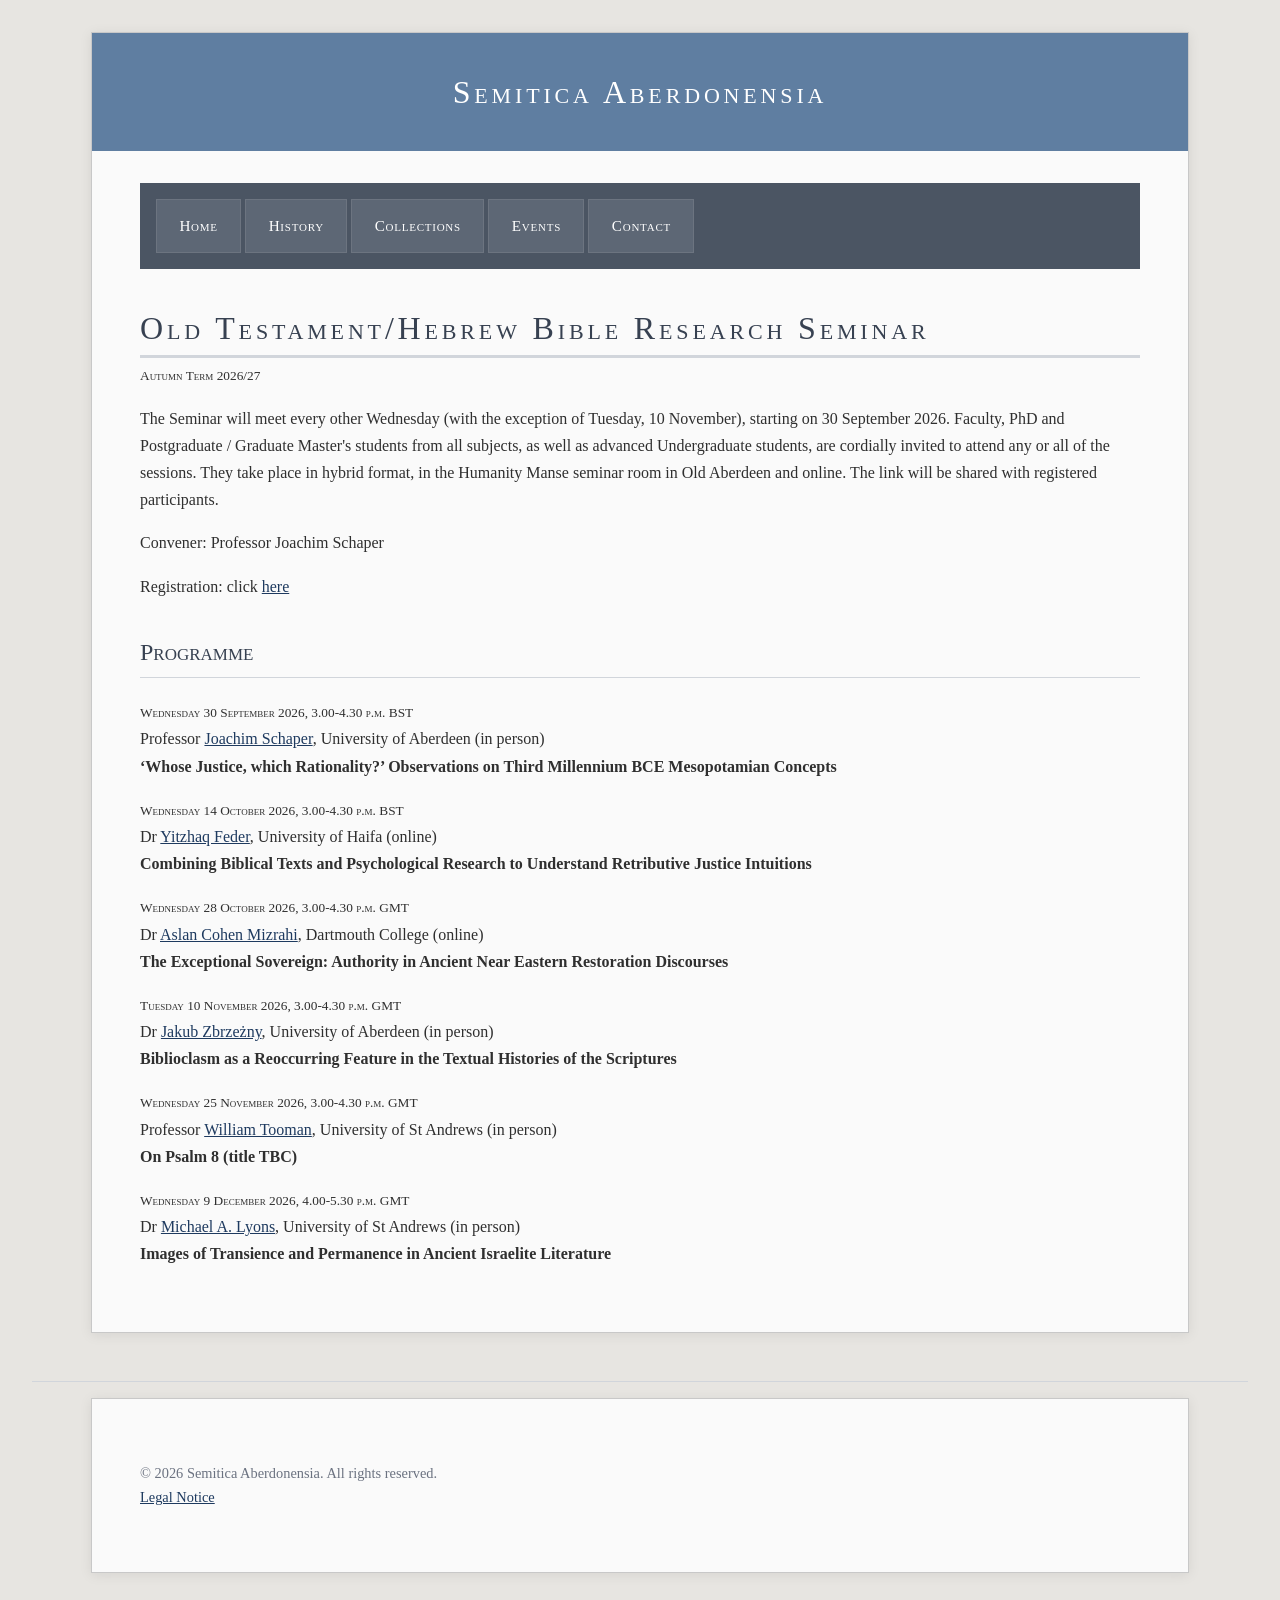
==== events.html @ 35eb3373 "Update events.html" ====
<!DOCTYPE html>
<html>
<head>
<meta charset="UTF-8">
<title>Semitica Aberdonensia</title>
<link rel="stylesheet" href="style.css">
<meta name="viewport" content="width=device-width, initial-scale=1">
</head>
<body>
    <div class="container">
    <header>Semitica Aberdonensia</header>
<nav>
    <ul>
        <li><a href="index.html">Home</a></li>
        <li><a href="history.html">History</a></li>
        <li><a href="collections.html">Collections</a></li>
        <li><a href="events.html">Events</a></li>
        <li><a href="contact.html">Contact</a></li>
    </ul>
</nav>

<h1>Old Testament/Hebrew Bible Research Seminar</h1> 
<small><span class="smallcaps">Autumn Term 2026/27</span></small>


<p>The Seminar will meet every other Wednesday (with the exception of Tuesday, 10 November), starting on 30 September 2026. 

Faculty, PhD and Postgraduate / Graduate Master's students from all subjects, as well as advanced Undergraduate students, are cordially invited to attend any or all of the sessions. 

They take place in hybrid format, in the Humanity Manse seminar room in Old Aberdeen and online. The link will be shared with registered participants.</p> 

<p>Convener: Professor Joachim Schaper</p>

<p>Registration: click <a href="https://forms.cloud.microsoft/e/VFP0SmjQzY" target="_blank">here</a></p>

<h2>Programme</h2>
<p><small><span style="font-variant: small-caps;">Wednesday 30 September 2026, 3.00-4.30 p.m. BST</span></small><br>
Professor <a href="https://www.abdn.ac.uk/people/j.schaper" target="_blank">Joachim Schaper</a>, University of Aberdeen (in person)<br>
<strong>‘Whose Justice, which Rationality?’ Observations on Third Millennium BCE Mesopotamian Concepts</strong></p>

<p><small><span style="font-variant: small-caps;">Wednesday 14 October 2026, 3.00-4.30 p.m. BST</span></small><br>
Dr <a href="https://cris.haifa.ac.il/en/persons/yitzhaq-feder/" target="_blank">Yitzhaq Feder</a>, University of Haifa (online)<br>
<strong>Combining Biblical Texts and Psychological Research to Understand Retributive Justice Intuitions</strong></p>

<p><small><span style="font-variant: small-caps;">Wednesday 28 October 2026, 3.00-4.30 p.m. GMT</span></small><br>
Dr <a href="https://faculty-directory.dartmouth.edu/aslan-cohen-mizrahi" target="_blank">Aslan Cohen Mizrahi</a>, Dartmouth College (online)<br>
<strong>The Exceptional Sovereign: Authority in Ancient Near Eastern Restoration Discourses</strong></p>

<p><small><span style="font-variant: small-caps;">Tuesday 10 November 2026, 3.00-4.30 p.m. GMT</span></small><br>
Dr <a href="https://www.abdn.ac.uk/dhpa/people/profiles/jakub.zbrzezny" target="_blank">Jakub Zbrzeżny</a>, University of Aberdeen (in person)<br>
<strong>Biblioclasm as a Reoccurring Feature in the Textual Histories of the Scriptures</strong></p>

<p><small><span style="font-variant: small-caps;">Wednesday 25 November 2026, 3.00-4.30 p.m. GMT</span></small><br>
Professor <a href="https://www.st-andrews.ac.uk/divinity/people/wt21/" target="_blank">William Tooman</a>, University of St Andrews (in person)<br>
<strong>On Psalm 8 (title TBC)</strong></p>

<p><small><span style="font-variant: small-caps;">Wednesday 9 December 2026, 4.00-5.30 p.m. GMT</span></small><br>
Dr <a href="https://www.st-andrews.ac.uk/divinity/people/mal26/" target="_blank">Michael A. Lyons</a>, University of St Andrews (in person)<br>
<strong>Images of Transience and Permanence in Ancient Israelite Literature</strong></p>


      
    </div>
</body>

<footer>
    <div class="container">
     <p>© 2026 Semitica Aberdonensia. All rights reserved.<br>
            <a href="https://semitica-aberdonensia.github.io/legal.html">Legal Notice</a>
            </p>
    </div>
</footer>
    
</html>
---- style.css ----
/* Aberdeen granite palette */

body {
    font-family: Georgia, "Times New Roman", serif;
    background-color: #e7e5e1;   /* light granite */
    color: #2f2f2f;
    line-height: 1.7;

    margin: 0;
    padding: 2rem;
}

.container {
    max-width: 1000px;
    margin: 0 auto;
    background: #fafafa;         /* polished granite */
    padding: 3rem;

    box-shadow: 0 2px 12px rgba(0,0,0,0.08);
    border: 1px solid #c8c8c8;
}

header {
background: #5f7ea1;
color: white;
padding: 2rem;
margin: -3rem -3rem 2rem -3rem;
text-align: center;
font-variant: small-caps;
letter-spacing: 0.12em;
font-size: 2rem;
}

h1 {
    color: #374151;              /* dark granite */
    font-variant: small-caps;
    letter-spacing: 0.12em;
    margin-bottom: 0.2rem;
    font-weight: normal;
    border-bottom: 3px solid #d1d5db;
}

h2 {
    color: #374151;              /* granite grey */
    font-variant: small-caps;
    border-bottom: 1px solid #d1d5db;
    padding-bottom: 0.3rem;
    margin-top: 2rem;
    font-weight: normal;
}

/* Navigation */

nav {
    background: #4b5563;
    margin-bottom: 2rem;
    padding: 1rem;
}

nav ul {
    list-style: none;
    margin: 0;
    padding: 0;

    display: flex;
    flex-wrap: wrap;
    justify-content: flex-start;
    gap: 0.25rem;
}

nav li {
    margin: 0;
}

nav a {
    display: block;

    background: #5d6775;      /* lighter granite */
    color: #ffffff;

    text-decoration: none;
    padding: 0.8rem 1.4rem;

    font-size: 0.95rem;
    font-variant: small-caps;
    letter-spacing: 0.05em;

    border: 1px solid #6c7480;
}

nav a:hover {
    background: #687382;
     color: #ffffff;
}


/* Links */

a {
    color: #1e3a5f;
}

a:hover {
    color: #365a85;
}

.smallcaps {
    font-variant: small-caps;
}

/* Footer */

footer {
    margin-top: 3rem;
    border-top: 1px solid #d1d5db;
    padding-top: 1rem;
    font-size: 0.9rem;
    color: #6b7280;
}

/* Smartphones */

@media (max-width: 768px) {

    body {
        padding: 0.5rem;
    }

    .container {
        padding: 1rem;
    }

    header {
        margin: -1rem -1rem 1rem -1rem;
        padding: 1.25rem;
        font-size: 1.4rem;
    }

    h1 {
        font-size: 2rem;
        letter-spacing: 0.06em;
    }

    nav ul {
        display: flex;
        flex-wrap: wrap;
        justify-content: center;
    }

    nav a {
        padding: 0.7rem 0.9rem;
        font-size: 0.85rem;
    }
}
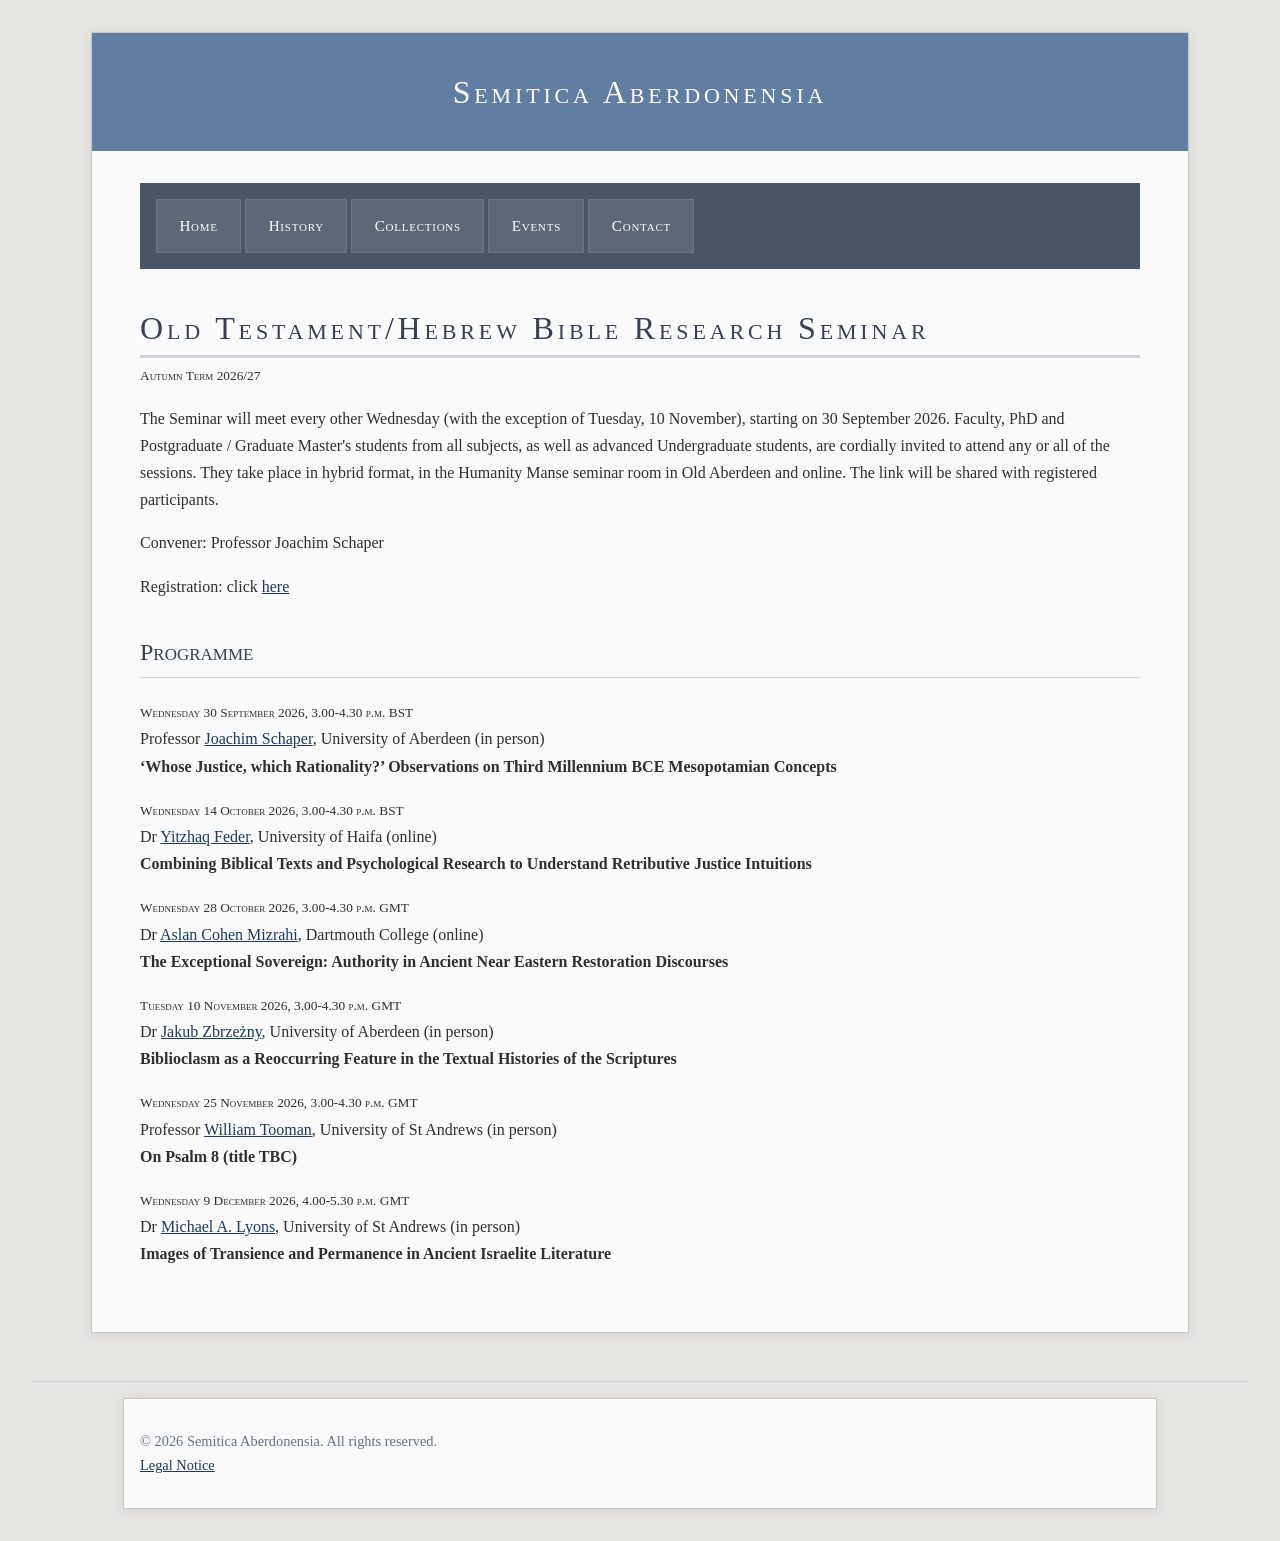
==== commit 1ac16c56: "Update events.html" ====
--- a/events.html
+++ b/events.html
@@ -64,7 +64,7 @@
 </body>
 
 <footer>
-    <div class="container">
+    <div class="containerF">
      <p>© 2026 Semitica Aberdonensia. All rights reserved.<br>
             <a href="https://semitica-aberdonensia.github.io/legal.html">Legal Notice</a>
             </p>
--- a/style.css
+++ b/style.css
@@ -15,6 +15,16 @@
     margin: 0 auto;
     background: #fafafa;         /* polished granite */
     padding: 3rem;
+
+    box-shadow: 0 2px 12px rgba(0,0,0,0.08);
+    border: 1px solid #c8c8c8;
+}
+
+.containerF {
+    max-width: 1000px;
+    margin: 0 auto;
+    background: #fafafa;         /* polished granite */
+    padding: 1rem;
 
     box-shadow: 0 2px 12px rgba(0,0,0,0.08);
     border: 1px solid #c8c8c8;
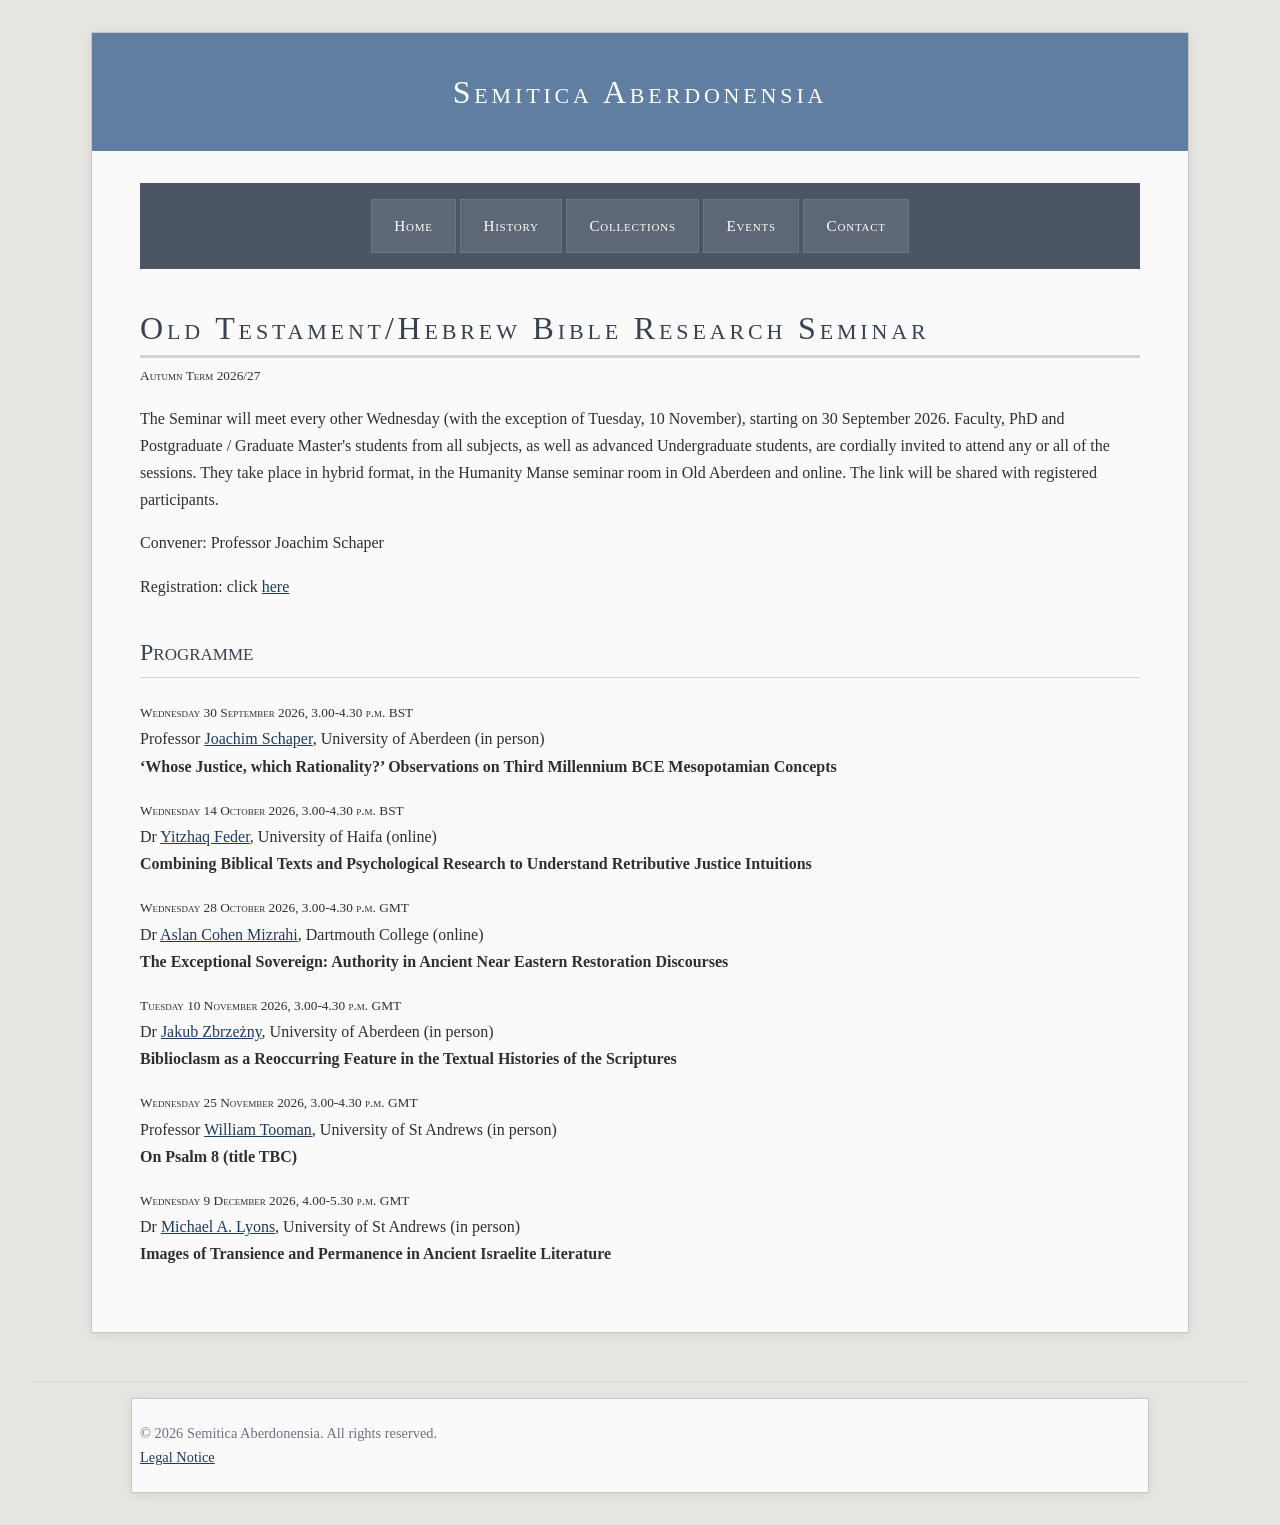
==== commit 61377fa0: "Update events.html" ====
--- a/events.html
+++ b/events.html
@@ -61,7 +61,6 @@
 
       
     </div>
-</body>
 
 <footer>
     <div class="containerF">
@@ -70,5 +69,5 @@
             </p>
     </div>
 </footer>
-    
+    </body>
 </html>
--- a/style.css
+++ b/style.css
@@ -24,7 +24,7 @@
     max-width: 1000px;
     margin: 0 auto;
     background: #fafafa;         /* polished granite */
-    padding: 1rem;
+    padding: 0.5rem;
 
     box-shadow: 0 2px 12px rgba(0,0,0,0.08);
     border: 1px solid #c8c8c8;
@@ -74,7 +74,7 @@
 
     display: flex;
     flex-wrap: wrap;
-    justify-content: flex-start;
+    justify-content: center;
     gap: 0.25rem;
 }
 
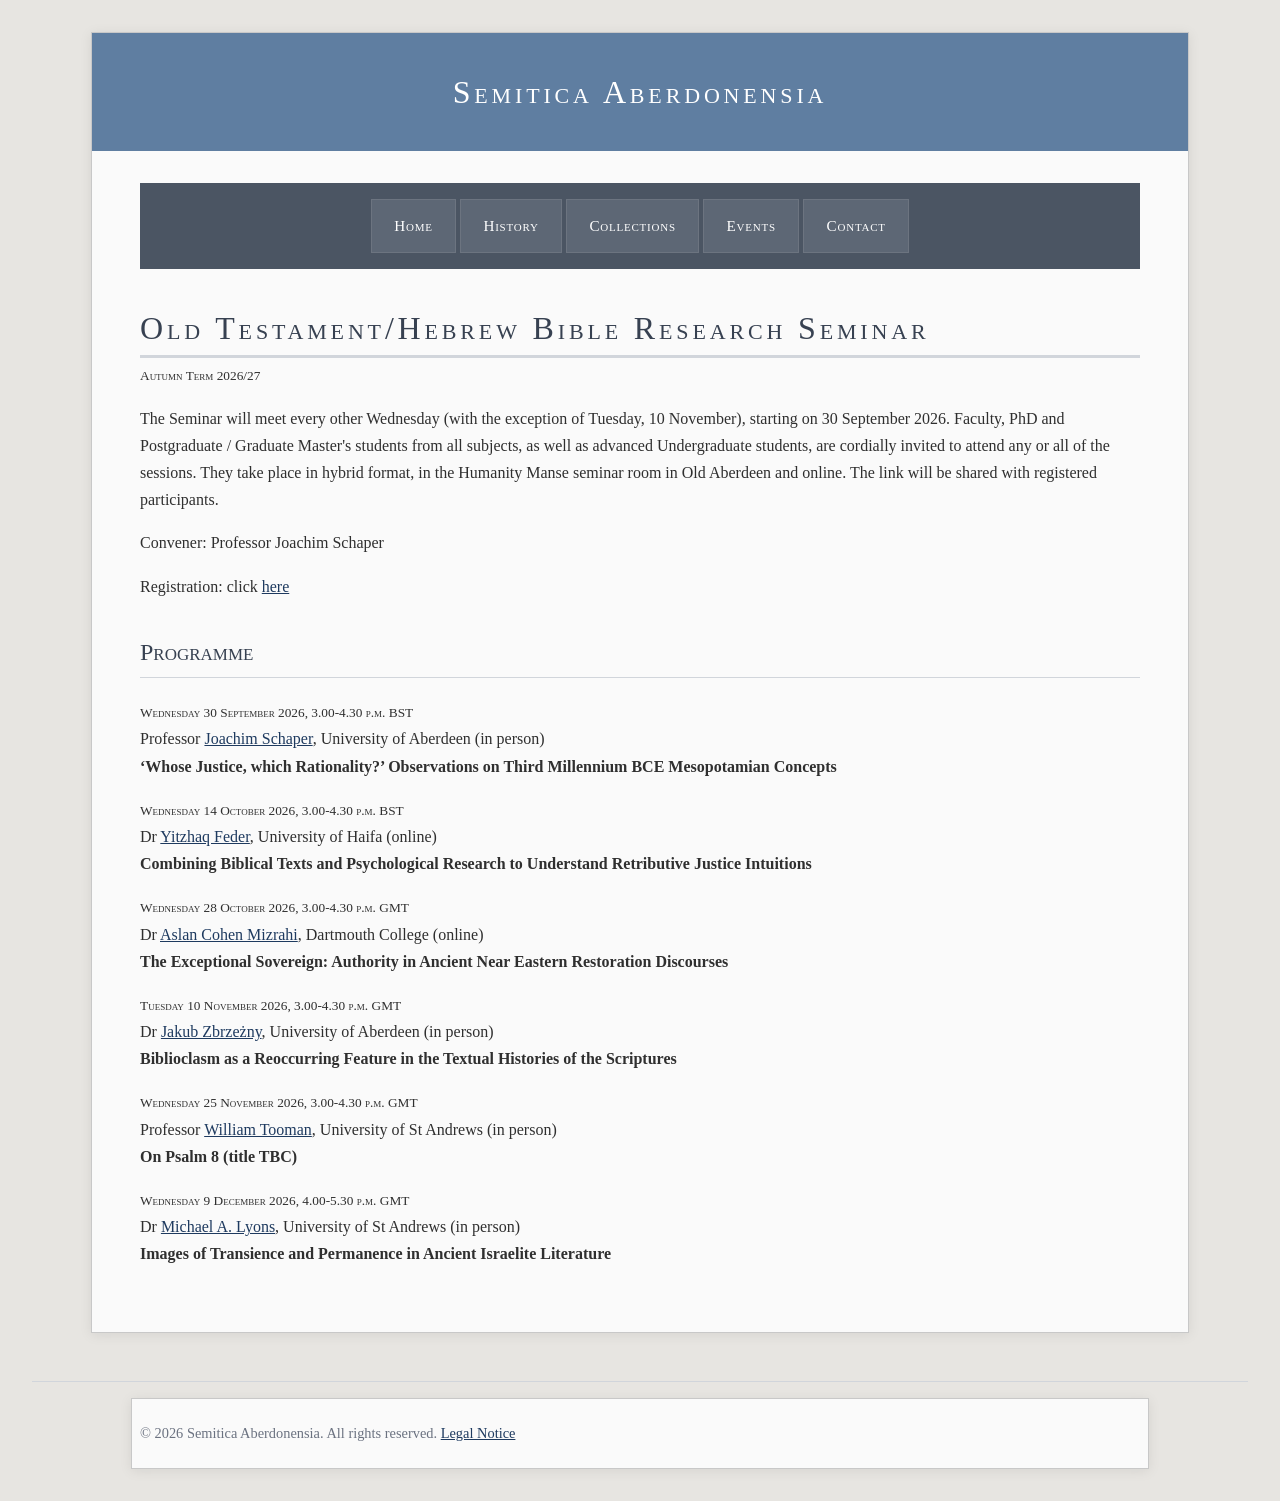
==== commit e4ab8573: "Update events.html" ====
--- a/events.html
+++ b/events.html
@@ -64,7 +64,7 @@
 
 <footer>
     <div class="containerF">
-     <p>© 2026 Semitica Aberdonensia. All rights reserved.<br>
+     <p>© 2026 Semitica Aberdonensia. All rights reserved.
             <a href="https://semitica-aberdonensia.github.io/legal.html">Legal Notice</a>
             </p>
     </div>
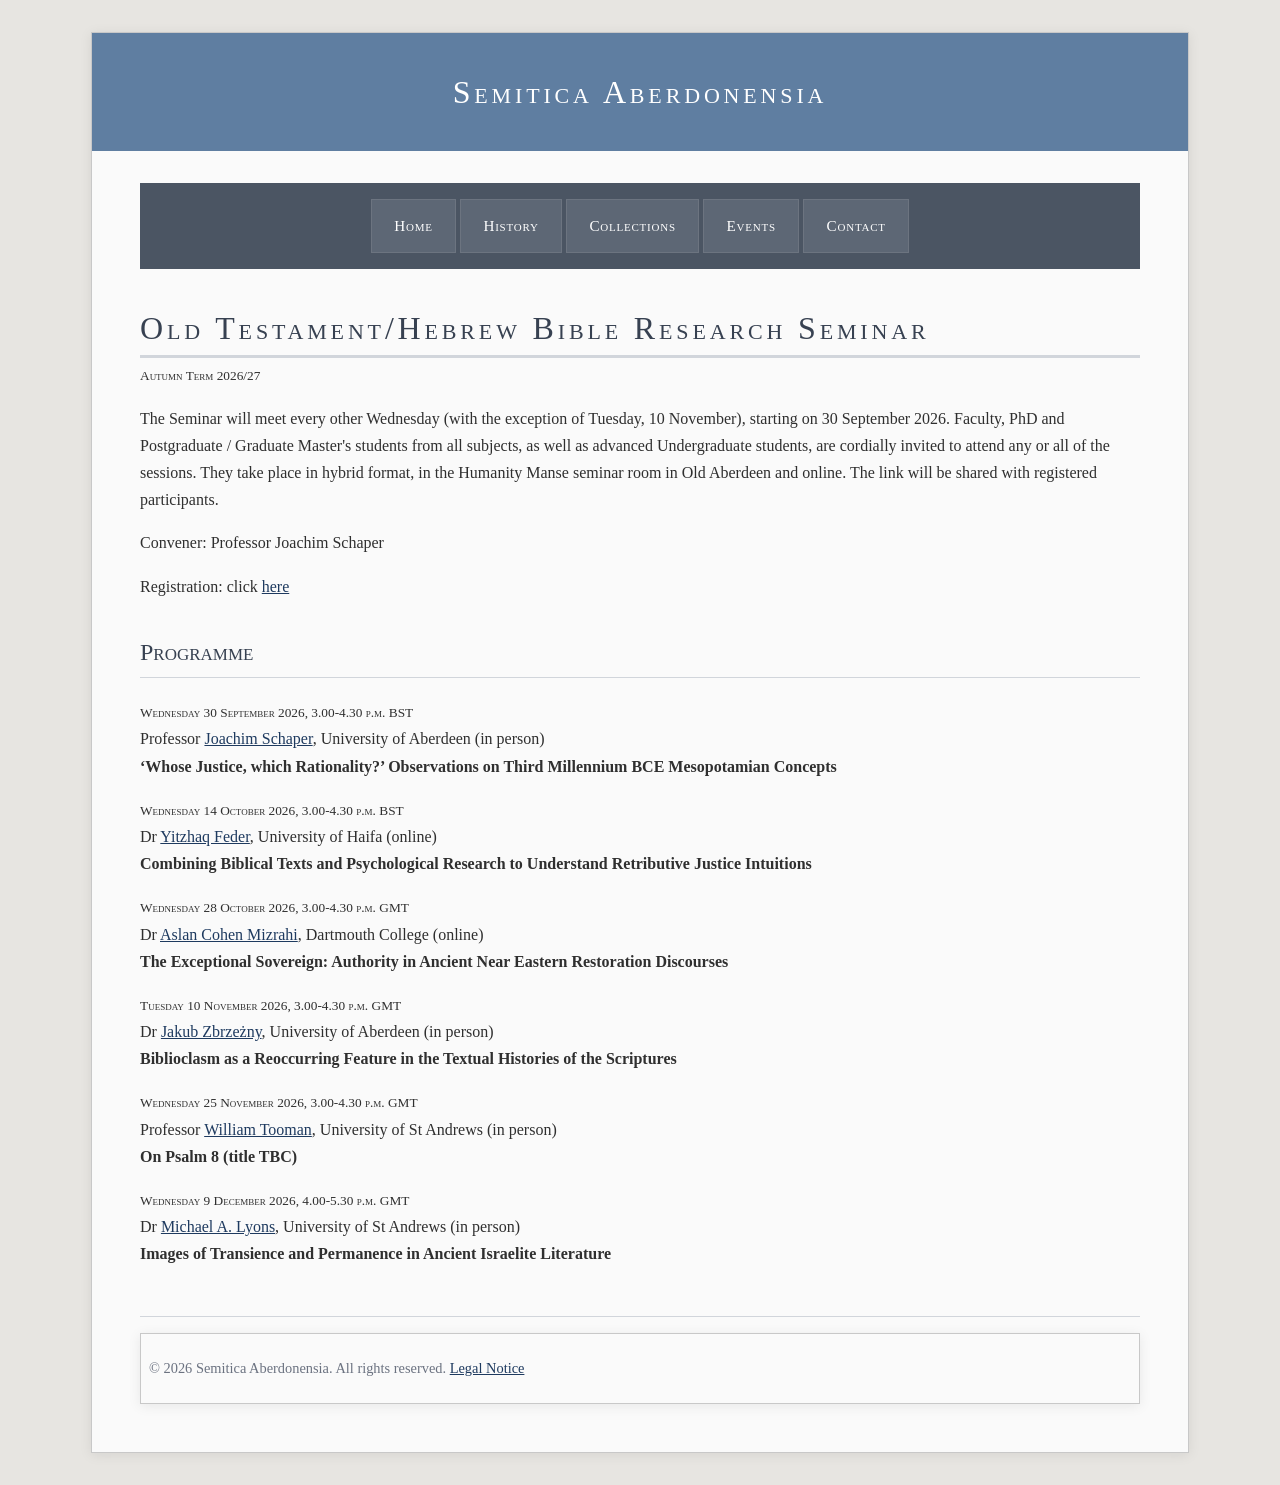
==== commit c53f87f5: "Update events.html" ====
--- a/events.html
+++ b/events.html
@@ -58,16 +58,13 @@
 Dr <a href="https://www.st-andrews.ac.uk/divinity/people/mal26/" target="_blank">Michael A. Lyons</a>, University of St Andrews (in person)<br>
 <strong>Images of Transience and Permanence in Ancient Israelite Literature</strong></p>
 
-
-      
-    </div>
-
 <footer>
     <div class="containerF">
-     <p>© 2026 Semitica Aberdonensia. All rights reserved.
-            <a href="https://semitica-aberdonensia.github.io/legal.html">Legal Notice</a>
+     <p>© 2026 Semitica Aberdonensia. All rights reserved. <a href="https://semitica-aberdonensia.github.io/legal.html">Legal Notice</a>
             </p>
     </div>
 </footer>
+        
+    </div>
     </body>
 </html>
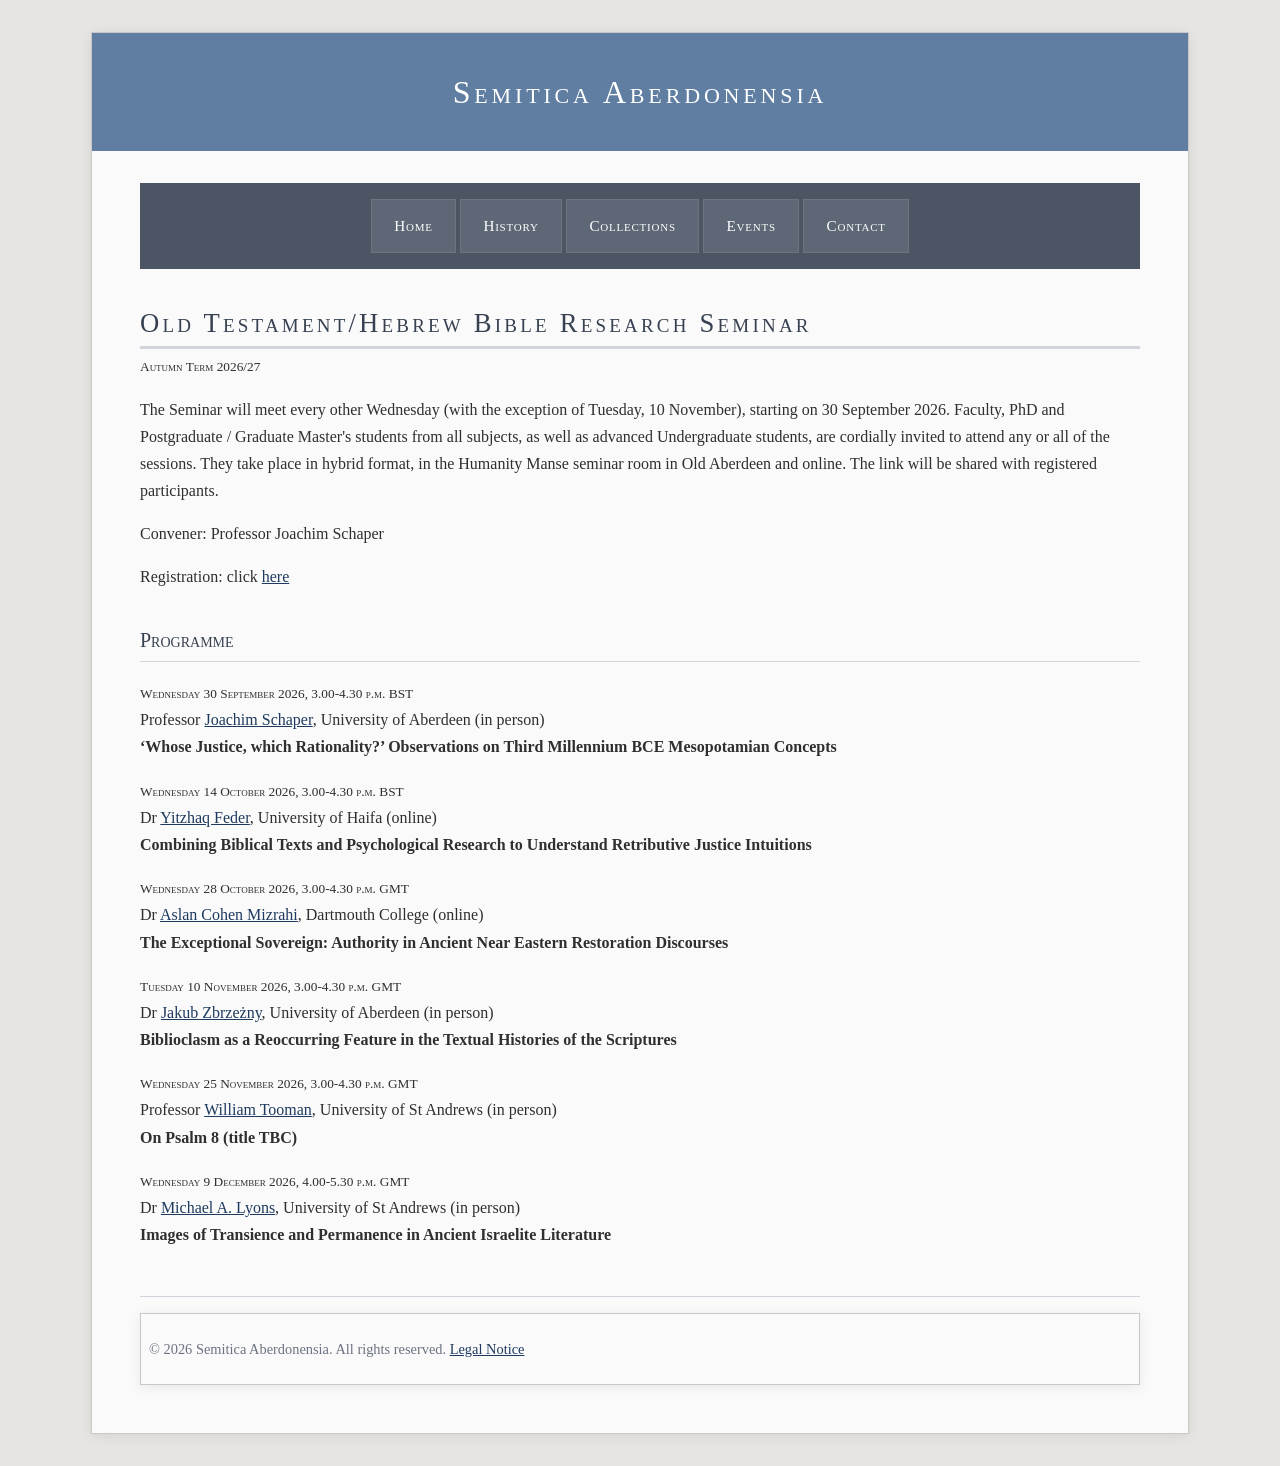
==== commit 782a8047: "Update events.html" ====
--- a/events.html
+++ b/events.html
@@ -19,7 +19,7 @@
     </ul>
 </nav>
 
-<h1>Old Testament/Hebrew Bible Research Seminar</h1> 
+<small><h1>Old Testament/Hebrew Bible Research Seminar</h1></small> 
 <small><span class="smallcaps">Autumn Term 2026/27</span></small>
 
 
@@ -33,7 +33,7 @@
 
 <p>Registration: click <a href="https://forms.cloud.microsoft/e/VFP0SmjQzY" target="_blank">here</a></p>
 
-<h2>Programme</h2>
+<small><h2>Programme</h2></small>
 <p><small><span style="font-variant: small-caps;">Wednesday 30 September 2026, 3.00-4.30 p.m. BST</span></small><br>
 Professor <a href="https://www.abdn.ac.uk/people/j.schaper" target="_blank">Joachim Schaper</a>, University of Aberdeen (in person)<br>
 <strong>‘Whose Justice, which Rationality?’ Observations on Third Millennium BCE Mesopotamian Concepts</strong></p>
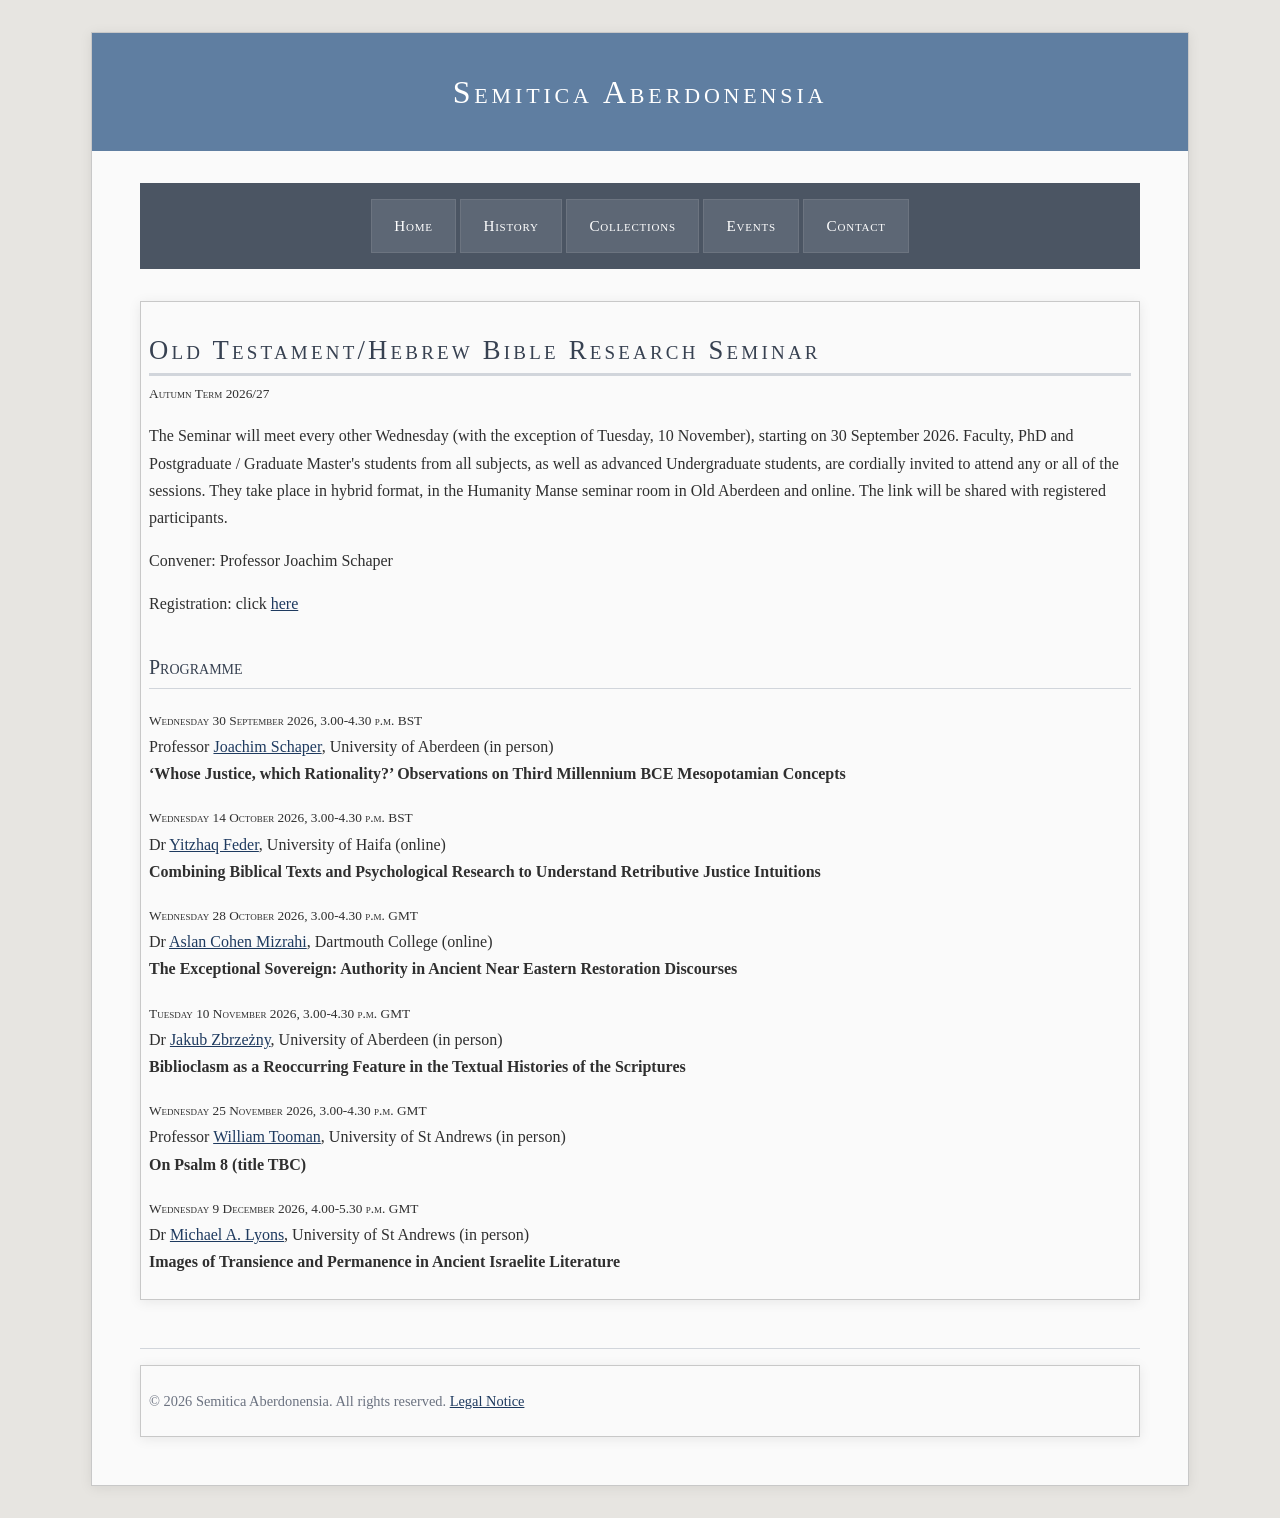
==== commit e2c4d8fd: "Update events.html" ====
--- a/events.html
+++ b/events.html
@@ -18,7 +18,7 @@
         <li><a href="contact.html">Contact</a></li>
     </ul>
 </nav>
-
+ <div class="containerF">
 <small><h1>Old Testament/Hebrew Bible Research Seminar</h1></small> 
 <small><span class="smallcaps">Autumn Term 2026/27</span></small>
 
@@ -57,7 +57,7 @@
 <p><small><span style="font-variant: small-caps;">Wednesday 9 December 2026, 4.00-5.30 p.m. GMT</span></small><br>
 Dr <a href="https://www.st-andrews.ac.uk/divinity/people/mal26/" target="_blank">Michael A. Lyons</a>, University of St Andrews (in person)<br>
 <strong>Images of Transience and Permanence in Ancient Israelite Literature</strong></p>
-
+ </div>
 <footer>
     <div class="containerF">
      <p>© 2026 Semitica Aberdonensia. All rights reserved. <a href="https://semitica-aberdonensia.github.io/legal.html">Legal Notice</a>
